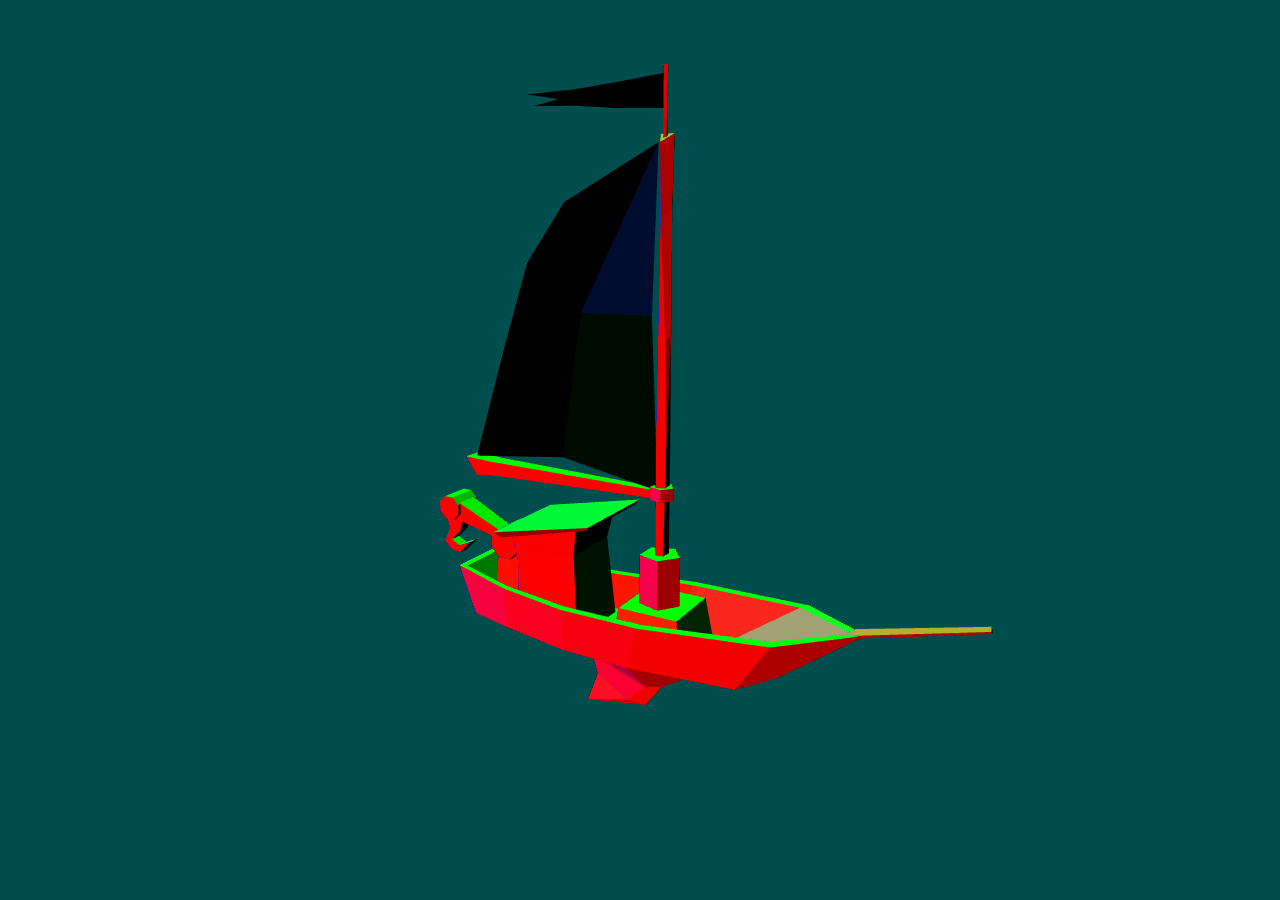
==== index.html @ c0f3a55a "Rename main.html to index.html" ====
<!DOCTYPE html>
<html>
<head>
    <meta charset="UTF-8">
    <title>Arbitrary placeholder</title>
    <link rel="stylesheet" href="style.css">
    <link rel="icon" href="paw.svg">
    <link href="https://fonts.googleapis.com/css2?family=IBM+Plex+Mono&display=swap" rel="stylesheet">

    <script src="gl-matrix-min.js"></script>

    <script src="inputModel.js"></script> 
    <script src="face.js"></script>
    <script src="mesh.js"></script>
    <script src="model.js"></script>
    <script src="shader.js"></script>
    <script src="camera.js"></script>
    <script src="vertexSource.js"></script>
    <script src="fragmentSource.js"></script>
    <script src="script.js"></script>
</head>
<body>
    <canvas id="drawing-board"></canvas>
    </body>
</html>
---- style.css ----
body{
    position:relative;
}

#drawing-board {
    position: fixed;
    top:0;
    left:0;
    /*min-width: 100%;
    min-height: 100%;*/
}
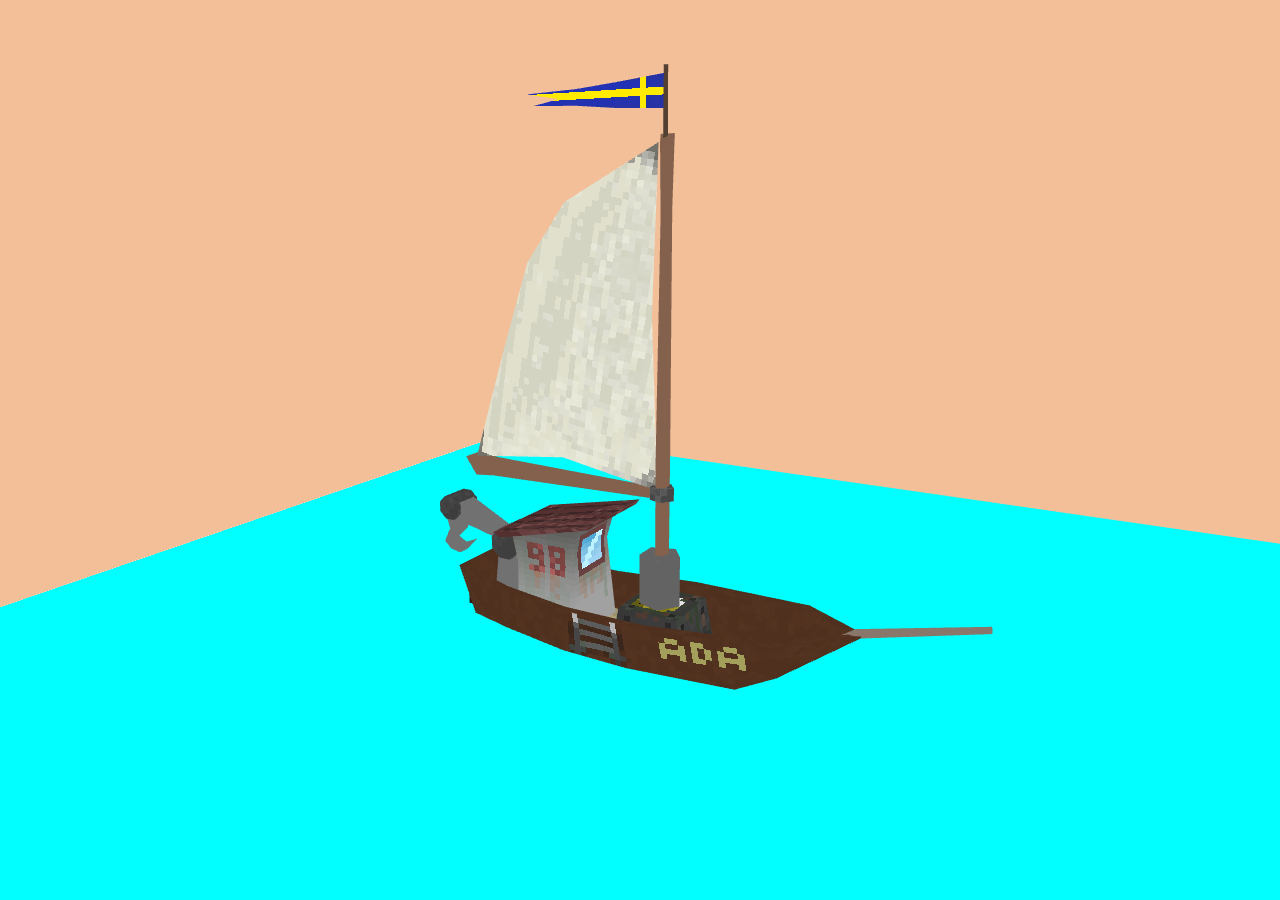
==== commit 9eed2836: "Fixed directory settings, added texture rendering" ====
--- a/index.html
+++ b/index.html
@@ -22,4 +22,4 @@
 <body>
     <canvas id="drawing-board"></canvas>
     </body>
-</html>
+</html>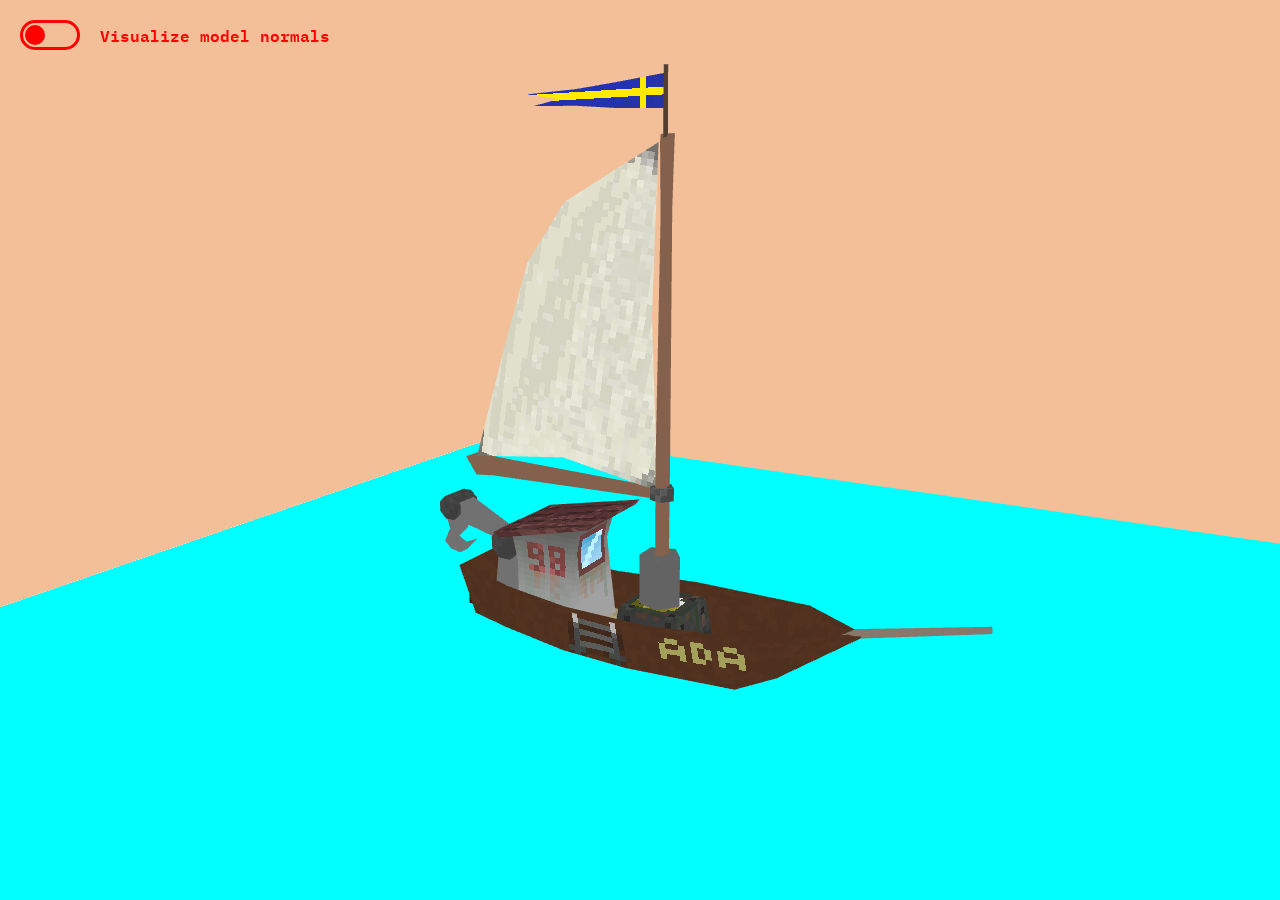
==== commit b689e376: "Added normalvisualizer" ====
--- a/index.html
+++ b/index.html
@@ -8,6 +8,9 @@
     <link href="https://fonts.googleapis.com/css2?family=IBM+Plex+Mono&display=swap" rel="stylesheet">
 
     <script src="gl-matrix-min.js"></script>
+
+    <script src="toggler.js"></script>
+
 
     <script src="inputModel.js"></script> 
     <script src="face.js"></script>
@@ -21,5 +24,12 @@
 </head>
 <body>
     <canvas id="drawing-board"></canvas>
+    <div id="toggle-div">
+    <div class="outline-background" id="outline-toggle-div">
+        <div id="normal-slider" class="outline-toggle-slider">
+        </div>
+        </div>
+        <div>Visualize model normals</div>
+    </div>
     </body>
 </html>--- a/style.css
+++ b/style.css
@@ -1,3 +1,10 @@
+html, body {
+    font-family: 'IBM Plex Mono';
+    margin: 0;
+    padding: 0;
+    overflow: hidden;
+  }
+
 body{
     position:relative;
 }
@@ -6,6 +13,43 @@
     position: fixed;
     top:0;
     left:0;
+    z-index: 1;
     /*min-width: 100%;
     min-height: 100%;*/
-}+}
+
+/*                OUTLINE            */
+#toggle-div {
+    position:fixed;
+    top: 10px;
+    left: 10px;
+    display:flex;
+    flex-direction:row;
+    align-items: center;
+    z-index: 99;
+    font-weight:600;
+    color: red;
+}
+
+.outline-background {
+    position: relative;
+    border: 3px solid red;
+    height: 24px;
+    width: 54px;
+    border-radius: 20px;
+    transition: background 0.1 ease;
+    cursor: pointer;
+    margin: 10px;
+    margin-right: 20px;
+}
+  
+  .outline-toggle-slider {
+    width: 20px;
+    height: 20px;
+    margin: 2px;
+    background: red;
+    border-radius: 50%;
+    left: 0%;
+    position: absolute;
+    transition: left 0.1s ease;
+  }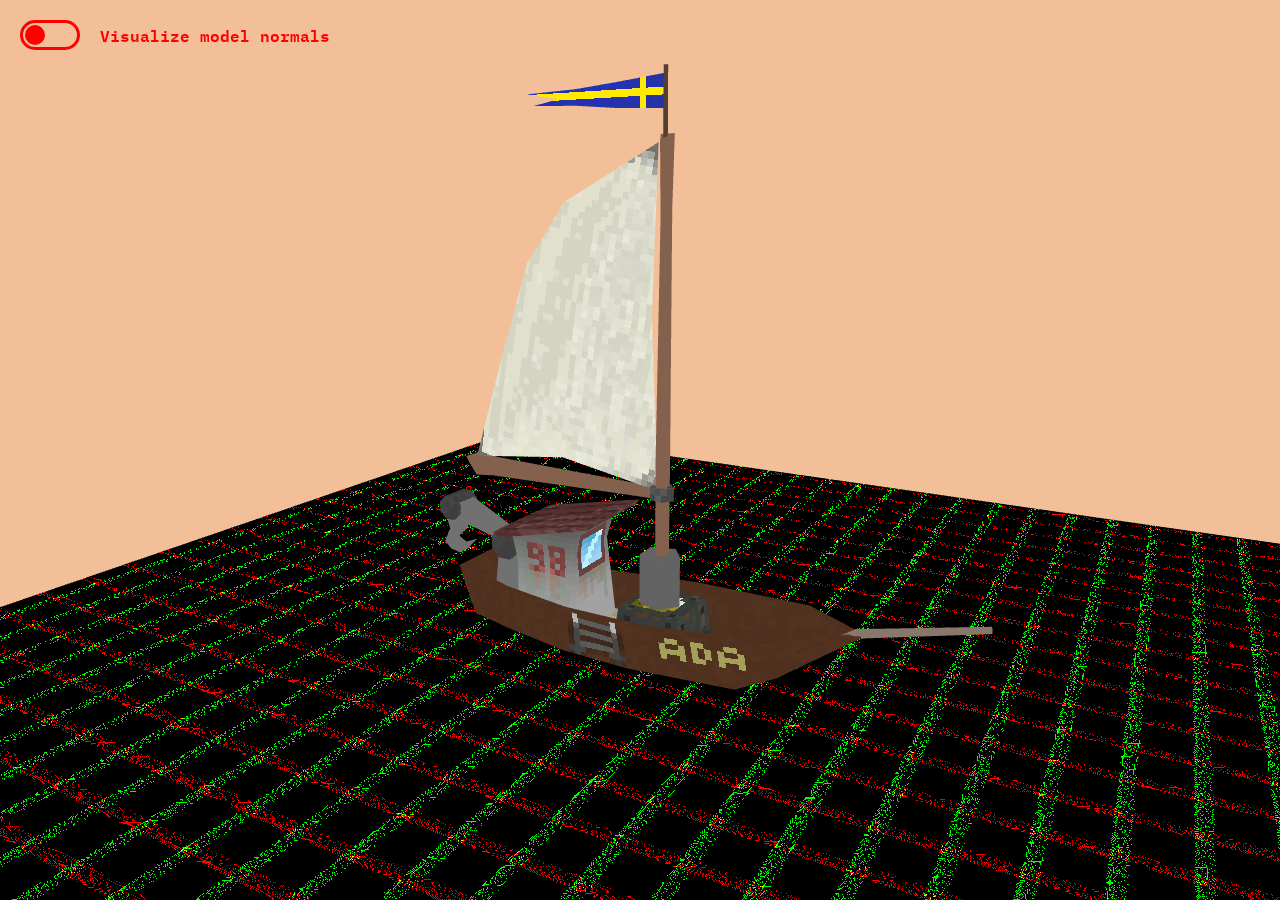
==== commit 751452de: "Funcitonality for rendering multiple textures" ====
--- a/index.html
+++ b/index.html
@@ -9,7 +9,14 @@
 
     <script src="gl-matrix-min.js"></script>
 
+
     <script src="toggler.js"></script>
+
+    <script src="waterVertex.js"></script>
+    <script src="waterFragment.js"></script>
+
+    <script src="vertexSource.js"></script>
+    <script src="fragmentSource.js"></script>
 
 
     <script src="inputModel.js"></script> 
@@ -18,8 +25,10 @@
     <script src="model.js"></script>
     <script src="shader.js"></script>
     <script src="camera.js"></script>
-    <script src="vertexSource.js"></script>
-    <script src="fragmentSource.js"></script>
+
+
+
+
     <script src="script.js"></script>
 </head>
 <body>
@@ -32,4 +41,5 @@
         <div>Visualize model normals</div>
     </div>
     </body>
-</html>+</html>
+
